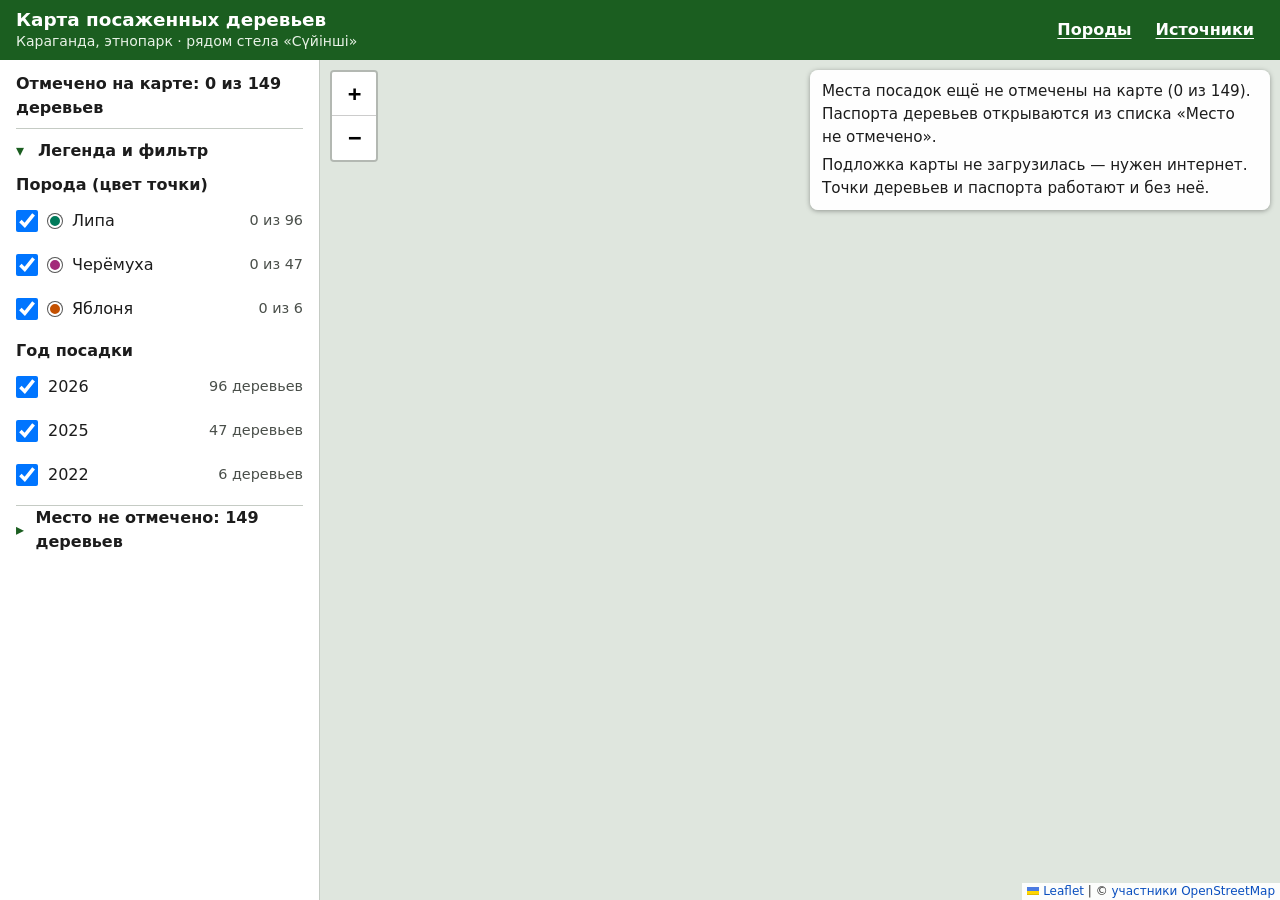
==== index.html @ 8b919c8e "EcoTreeMap: первая публикация сайта" ====
<!DOCTYPE html>
<html lang="ru">
<head>
<meta charset="UTF-8">
<meta name="viewport" content="width=device-width, initial-scale=1">
<link rel="icon" href="data:,">
<title>Карта посаженных деревьев — EcoTreeMap</title>
<link rel="stylesheet" href="assets/lib/leaflet/leaflet.css">
<link rel="stylesheet" href="assets/lib/markercluster/MarkerCluster.css">
<link rel="stylesheet" href="assets/lib/markercluster/MarkerCluster.Default.css">
<link rel="stylesheet" href="assets/css/site.css">
</head>
<body class="page-map">
<header class="site-header">
  <div>
    <h1>Карта посаженных деревьев</h1>
    <p class="sub">Караганда, этнопарк · рядом стела «Сүйінші»</p>
  </div>
  <nav aria-label="Разделы сайта">
    <a href="pages/species.html">Породы</a>
    <a href="pages/credits.html">Источники</a>
  </nav>
</header>
<div id="fatal" class="fatal" role="alert" hidden></div>
<div class="map-layout">
  <aside class="panel" id="panel" aria-label="Легенда, фильтр и список деревьев">
    <p class="summary-line" id="summary" aria-live="polite"></p>
    <details id="filters" open>
      <summary>Легенда и фильтр</summary>
      <form id="filter-form" onsubmit="return false">
        <fieldset id="species-filter"><legend>Порода (цвет точки)</legend></fieldset>
        <fieldset id="year-filter"><legend>Год посадки</legend></fieldset>
      </form>
    </details>
    <details id="unplaced">
      <summary id="unplaced-summary">Место не отмечено</summary>
      <div id="unplaced-list"></div>
    </details>
  </aside>
  <main class="map-wrap">
    <div id="map" role="region" aria-label="Карта деревьев"></div>
    <div id="map-notice" class="map-notice" role="status" hidden></div>
  </main>
</div>
<noscript><p class="fatal">Для карты нужен JavaScript. Включите его в браузере.</p></noscript>

<script src="assets/js/config.js"></script>
<script src="data/species.js"></script>
<script src="data/trees.js"></script>
<script src="assets/lib/leaflet/leaflet.js"></script>
<script src="assets/lib/markercluster/leaflet.markercluster.js"></script>
<script src="assets/js/common.js"></script>
<script src="assets/js/map.js"></script>
<script>
  // Страховка: если скрипты сайта не загрузились (сайт опубликован не полностью), показать причину.
  window.addEventListener('load', function () {
    if (window.ECO_PAGE_DONE) return;
    var box = document.getElementById('fatal');
    box.textContent = 'Не удалось загрузить файлы сайта (папки assets/ и data/). Проверьте, что сайт опубликован полностью (со всеми папками), и обновите страницу.';
    box.hidden = false;
  });
</script>
</body>
</html>
---- assets/lib/leaflet/leaflet.css ----
/* required styles */

.leaflet-pane,
.leaflet-tile,
.leaflet-marker-icon,
.leaflet-marker-shadow,
.leaflet-tile-container,
.leaflet-pane > svg,
.leaflet-pane > canvas,
.leaflet-zoom-box,
.leaflet-image-layer,
.leaflet-layer {
	position: absolute;
	left: 0;
	top: 0;
	}
.leaflet-container {
	overflow: hidden;
	}
.leaflet-tile,
.leaflet-marker-icon,
.leaflet-marker-shadow {
	-webkit-user-select: none;
	   -moz-user-select: none;
	        user-select: none;
	  -webkit-user-drag: none;
	}
/* Prevents IE11 from highlighting tiles in blue */
.leaflet-tile::selection {
	background: transparent;
}
/* Safari renders non-retina tile on retina better with this, but Chrome is worse */
.leaflet-safari .leaflet-tile {
	image-rendering: -webkit-optimize-contrast;
	}
/* hack that prevents hw layers "stretching" when loading new tiles */
.leaflet-safari .leaflet-tile-container {
	width: 1600px;
	height: 1600px;
	-webkit-transform-origin: 0 0;
	}
.leaflet-marker-icon,
.leaflet-marker-shadow {
	display: block;
	}
/* .leaflet-container svg: reset svg max-width decleration shipped in Joomla! (joomla.org) 3.x */
/* .leaflet-container img: map is broken in FF if you have max-width: 100% on tiles */
.leaflet-container .leaflet-overlay-pane svg {
	max-width: none !important;
	max-height: none !important;
	}
.leaflet-container .leaflet-marker-pane img,
.leaflet-container .leaflet-shadow-pane img,
.leaflet-container .leaflet-tile-pane img,
.leaflet-container img.leaflet-image-layer,
.leaflet-container .leaflet-tile {
	max-width: none !important;
	max-height: none !important;
	width: auto;
	padding: 0;
	}

.leaflet-container img.leaflet-tile {
	/* See: https://bugs.chromium.org/p/chromium/issues/detail?id=600120 */
	mix-blend-mode: plus-lighter;
}

.leaflet-container.leaflet-touch-zoom {
	-ms-touch-action: pan-x pan-y;
	touch-action: pan-x pan-y;
	}
.leaflet-container.leaflet-touch-drag {
	-ms-touch-action: pinch-zoom;
	/* Fallback for FF which doesn't support pinch-zoom */
	touch-action: none;
	touch-action: pinch-zoom;
}
.leaflet-container.leaflet-touch-drag.leaflet-touch-zoom {
	-ms-touch-action: none;
	touch-action: none;
}
.leaflet-container {
	-webkit-tap-highlight-color: transparent;
}
.leaflet-container a {
	-webkit-tap-highlight-color: rgba(51, 181, 229, 0.4);
}
.leaflet-tile {
	filter: inherit;
	visibility: hidden;
	}
.leaflet-tile-loaded {
	visibility: inherit;
	}
.leaflet-zoom-box {
	width: 0;
	height: 0;
	-moz-box-sizing: border-box;
	     box-sizing: border-box;
	z-index: 800;
	}
/* workaround for https://bugzilla.mozilla.org/show_bug.cgi?id=888319 */
.leaflet-overlay-pane svg {
	-moz-user-select: none;
	}

.leaflet-pane         { z-index: 400; }

.leaflet-tile-pane    { z-index: 200; }
.leaflet-overlay-pane { z-index: 400; }
.leaflet-shadow-pane  { z-index: 500; }
.leaflet-marker-pane  { z-index: 600; }
.leaflet-tooltip-pane   { z-index: 650; }
.leaflet-popup-pane   { z-index: 700; }

.leaflet-map-pane canvas { z-index: 100; }
.leaflet-map-pane svg    { z-index: 200; }

.leaflet-vml-shape {
	width: 1px;
	height: 1px;
	}
.lvml {
	behavior: url(#default#VML);
	display: inline-block;
	position: absolute;
	}


/* control positioning */

.leaflet-control {
	position: relative;
	z-index: 800;
	pointer-events: visiblePainted; /* IE 9-10 doesn't have auto */
	pointer-events: auto;
	}
.leaflet-top,
.leaflet-bottom {
	position: absolute;
	z-index: 1000;
	pointer-events: none;
	}
.leaflet-top {
	top: 0;
	}
.leaflet-right {
	right: 0;
	}
.leaflet-bottom {
	bottom: 0;
	}
.leaflet-left {
	left: 0;
	}
.leaflet-control {
	float: left;
	clear: both;
	}
.leaflet-right .leaflet-control {
	float: right;
	}
.leaflet-top .leaflet-control {
	margin-top: 10px;
	}
.leaflet-bottom .leaflet-control {
	margin-bottom: 10px;
	}
.leaflet-left .leaflet-control {
	margin-left: 10px;
	}
.leaflet-right .leaflet-control {
	margin-right: 10px;
	}


/* zoom and fade animations */

.leaflet-fade-anim .leaflet-popup {
	opacity: 0;
	-webkit-transition: opacity 0.2s linear;
	   -moz-transition: opacity 0.2s linear;
	        transition: opacity 0.2s linear;
	}
.leaflet-fade-anim .leaflet-map-pane .leaflet-popup {
	opacity: 1;
	}
.leaflet-zoom-animated {
	-webkit-transform-origin: 0 0;
	    -ms-transform-origin: 0 0;
	        transform-origin: 0 0;
	}
svg.leaflet-zoom-animated {
	will-change: transform;
}

.leaflet-zoom-anim .leaflet-zoom-animated {
	-webkit-transition: -webkit-transform 0.25s cubic-bezier(0,0,0.25,1);
	   -moz-transition:    -moz-transform 0.25s cubic-bezier(0,0,0.25,1);
	        transition:         transform 0.25s cubic-bezier(0,0,0.25,1);
	}
.leaflet-zoom-anim .leaflet-tile,
.leaflet-pan-anim .leaflet-tile {
	-webkit-transition: none;
	   -moz-transition: none;
	        transition: none;
	}

.leaflet-zoom-anim .leaflet-zoom-hide {
	visibility: hidden;
	}


/* cursors */

.leaflet-interactive {
	cursor: pointer;
	}
.leaflet-grab {
	cursor: -webkit-grab;
	cursor:    -moz-grab;
	cursor:         grab;
	}
.leaflet-crosshair,
.leaflet-crosshair .leaflet-interactive {
	cursor: crosshair;
	}
.leaflet-popup-pane,
.leaflet-control {
	cursor: auto;
	}
.leaflet-dragging .leaflet-grab,
.leaflet-dragging .leaflet-grab .leaflet-interactive,
.leaflet-dragging .leaflet-marker-draggable {
	cursor: move;
	cursor: -webkit-grabbing;
	cursor:    -moz-grabbing;
	cursor:         grabbing;
	}

/* marker & overlays interactivity */
.leaflet-marker-icon,
.leaflet-marker-shadow,
.leaflet-image-layer,
.leaflet-pane > svg path,
.leaflet-tile-container {
	pointer-events: none;
	}

.leaflet-marker-icon.leaflet-interactive,
.leaflet-image-layer.leaflet-interactive,
.leaflet-pane > svg path.leaflet-interactive,
svg.leaflet-image-layer.leaflet-interactive path {
	pointer-events: visiblePainted; /* IE 9-10 doesn't have auto */
	pointer-events: auto;
	}

/* visual tweaks */

.leaflet-container {
	background: #ddd;
	outline-offset: 1px;
	}
.leaflet-container a {
	color: #0078A8;
	}
.leaflet-zoom-box {
	border: 2px dotted #38f;
	background: rgba(255,255,255,0.5);
	}


/* general typography */
.leaflet-container {
	font-family: "Helvetica Neue", Arial, Helvetica, sans-serif;
	font-size: 12px;
	font-size: 0.75rem;
	line-height: 1.5;
	}


/* general toolbar styles */

.leaflet-bar {
	box-shadow: 0 1px 5px rgba(0,0,0,0.65);
	border-radius: 4px;
	}
.leaflet-bar a {
	background-color: #fff;
	border-bottom: 1px solid #ccc;
	width: 26px;
	height: 26px;
	line-height: 26px;
	display: block;
	text-align: center;
	text-decoration: none;
	color: black;
	}
.leaflet-bar a,
.leaflet-control-layers-toggle {
	background-position: 50% 50%;
	background-repeat: no-repeat;
	display: block;
	}
.leaflet-bar a:hover,
.leaflet-bar a:focus {
	background-color: #f4f4f4;
	}
.leaflet-bar a:first-child {
	border-top-left-radius: 4px;
	border-top-right-radius: 4px;
	}
.leaflet-bar a:last-child {
	border-bottom-left-radius: 4px;
	border-bottom-right-radius: 4px;
	border-bottom: none;
	}
.leaflet-bar a.leaflet-disabled {
	cursor: default;
	background-color: #f4f4f4;
	color: #bbb;
	}

.leaflet-touch .leaflet-bar a {
	width: 30px;
	height: 30px;
	line-height: 30px;
	}
.leaflet-touch .leaflet-bar a:first-child {
	border-top-left-radius: 2px;
	border-top-right-radius: 2px;
	}
.leaflet-touch .leaflet-bar a:last-child {
	border-bottom-left-radius: 2px;
	border-bottom-right-radius: 2px;
	}

/* zoom control */

.leaflet-control-zoom-in,
.leaflet-control-zoom-out {
	font: bold 18px 'Lucida Console', Monaco, monospace;
	text-indent: 1px;
	}

.leaflet-touch .leaflet-control-zoom-in, .leaflet-touch .leaflet-control-zoom-out  {
	font-size: 22px;
	}


/* layers control */

.leaflet-control-layers {
	box-shadow: 0 1px 5px rgba(0,0,0,0.4);
	background: #fff;
	border-radius: 5px;
	}
.leaflet-control-layers-toggle {
	background-image: url(images/layers.png);
	width: 36px;
	height: 36px;
	}
.leaflet-retina .leaflet-control-layers-toggle {
	background-image: url(images/layers-2x.png);
	background-size: 26px 26px;
	}
.leaflet-touch .leaflet-control-layers-toggle {
	width: 44px;
	height: 44px;
	}
.leaflet-control-layers .leaflet-control-layers-list,
.leaflet-control-layers-expanded .leaflet-control-layers-toggle {
	display: none;
	}
.leaflet-control-layers-expanded .leaflet-control-layers-list {
	display: block;
	position: relative;
	}
.leaflet-control-layers-expanded {
	padding: 6px 10px 6px 6px;
	color: #333;
	background: #fff;
	}
.leaflet-control-layers-scrollbar {
	overflow-y: scroll;
	overflow-x: hidden;
	padding-right: 5px;
	}
.leaflet-control-layers-selector {
	margin-top: 2px;
	position: relative;
	top: 1px;
	}
.leaflet-control-layers label {
	display: block;
	font-size: 13px;
	font-size: 1.08333em;
	}
.leaflet-control-layers-separator {
	height: 0;
	border-top: 1px solid #ddd;
	margin: 5px -10px 5px -6px;
	}

/* Default icon URLs */
.leaflet-default-icon-path { /* used only in path-guessing heuristic, see L.Icon.Default */
	background-image: url(images/marker-icon.png);
	}


/* attribution and scale controls */

.leaflet-container .leaflet-control-attribution {
	background: #fff;
	background: rgba(255, 255, 255, 0.8);
	margin: 0;
	}
.leaflet-control-attribution,
.leaflet-control-scale-line {
	padding: 0 5px;
	color: #333;
	line-height: 1.4;
	}
.leaflet-control-attribution a {
	text-decoration: none;
	}
.leaflet-control-attribution a:hover,
.leaflet-control-attribution a:focus {
	text-decoration: underline;
	}
.leaflet-attribution-flag {
	display: inline !important;
	vertical-align: baseline !important;
	width: 1em;
	height: 0.6669em;
	}
.leaflet-left .leaflet-control-scale {
	margin-left: 5px;
	}
.leaflet-bottom .leaflet-control-scale {
	margin-bottom: 5px;
	}
.leaflet-control-scale-line {
	border: 2px solid #777;
	border-top: none;
	line-height: 1.1;
	padding: 2px 5px 1px;
	white-space: nowrap;
	-moz-box-sizing: border-box;
	     box-sizing: border-box;
	background: rgba(255, 255, 255, 0.8);
	text-shadow: 1px 1px #fff;
	}
.leaflet-control-scale-line:not(:first-child) {
	border-top: 2px solid #777;
	border-bottom: none;
	margin-top: -2px;
	}
.leaflet-control-scale-line:not(:first-child):not(:last-child) {
	border-bottom: 2px solid #777;
	}

.leaflet-touch .leaflet-control-attribution,
.leaflet-touch .leaflet-control-layers,
.leaflet-touch .leaflet-bar {
	box-shadow: none;
	}
.leaflet-touch .leaflet-control-layers,
.leaflet-touch .leaflet-bar {
	border: 2px solid rgba(0,0,0,0.2);
	background-clip: padding-box;
	}


/* popup */

.leaflet-popup {
	position: absolute;
	text-align: center;
	margin-bottom: 20px;
	}
.leaflet-popup-content-wrapper {
	padding: 1px;
	text-align: left;
	border-radius: 12px;
	}
.leaflet-popup-content {
	margin: 13px 24px 13px 20px;
	line-height: 1.3;
	font-size: 13px;
	font-size: 1.08333em;
	min-height: 1px;
	}
.leaflet-popup-content p {
	margin: 17px 0;
	margin: 1.3em 0;
	}
.leaflet-popup-tip-container {
	width: 40px;
	height: 20px;
	position: absolute;
	left: 50%;
	margin-top: -1px;
	margin-left: -20px;
	overflow: hidden;
	pointer-events: none;
	}
.leaflet-popup-tip {
	width: 17px;
	height: 17px;
	padding: 1px;

	margin: -10px auto 0;
	pointer-events: auto;

	-webkit-transform: rotate(45deg);
	   -moz-transform: rotate(45deg);
	    -ms-transform: rotate(45deg);
	        transform: rotate(45deg);
	}
.leaflet-popup-content-wrapper,
.leaflet-popup-tip {
	background: white;
	color: #333;
	box-shadow: 0 3px 14px rgba(0,0,0,0.4);
	}
.leaflet-container a.leaflet-popup-close-button {
	position: absolute;
	top: 0;
	right: 0;
	border: none;
	text-align: center;
	width: 24px;
	height: 24px;
	font: 16px/24px Tahoma, Verdana, sans-serif;
	color: #757575;
	text-decoration: none;
	background: transparent;
	}
.leaflet-container a.leaflet-popup-close-button:hover,
.leaflet-container a.leaflet-popup-close-button:focus {
	color: #585858;
	}
.leaflet-popup-scrolled {
	overflow: auto;
	}

.leaflet-oldie .leaflet-popup-content-wrapper {
	-ms-zoom: 1;
	}
.leaflet-oldie .leaflet-popup-tip {
	width: 24px;
	margin: 0 auto;

	-ms-filter: "progid:DXImageTransform.Microsoft.Matrix(M11=0.70710678, M12=0.70710678, M21=-0.70710678, M22=0.70710678)";
	filter: progid:DXImageTransform.Microsoft.Matrix(M11=0.70710678, M12=0.70710678, M21=-0.70710678, M22=0.70710678);
	}

.leaflet-oldie .leaflet-control-zoom,
.leaflet-oldie .leaflet-control-layers,
.leaflet-oldie .leaflet-popup-content-wrapper,
.leaflet-oldie .leaflet-popup-tip {
	border: 1px solid #999;
	}


/* div icon */

.leaflet-div-icon {
	background: #fff;
	border: 1px solid #666;
	}


/* Tooltip */
/* Base styles for the element that has a tooltip */
.leaflet-tooltip {
	position: absolute;
	padding: 6px;
	background-color: #fff;
	border: 1px solid #fff;
	border-radius: 3px;
	color: #222;
	white-space: nowrap;
	-webkit-user-select: none;
	-moz-user-select: none;
	-ms-user-select: none;
	user-select: none;
	pointer-events: none;
	box-shadow: 0 1px 3px rgba(0,0,0,0.4);
	}
.leaflet-tooltip.leaflet-interactive {
	cursor: pointer;
	pointer-events: auto;
	}
.leaflet-tooltip-top:before,
.leaflet-tooltip-bottom:before,
.leaflet-tooltip-left:before,
.leaflet-tooltip-right:before {
	position: absolute;
	pointer-events: none;
	border: 6px solid transparent;
	background: transparent;
	content: "";
	}

/* Directions */

.leaflet-tooltip-bottom {
	margin-top: 6px;
}
.leaflet-tooltip-top {
	margin-top: -6px;
}
.leaflet-tooltip-bottom:before,
.leaflet-tooltip-top:before {
	left: 50%;
	margin-left: -6px;
	}
.leaflet-tooltip-top:before {
	bottom: 0;
	margin-bottom: -12px;
	border-top-color: #fff;
	}
.leaflet-tooltip-bottom:before {
	top: 0;
	margin-top: -12px;
	margin-left: -6px;
	border-bottom-color: #fff;
	}
.leaflet-tooltip-left {
	margin-left: -6px;
}
.leaflet-tooltip-right {
	margin-left: 6px;
}
.leaflet-tooltip-left:before,
.leaflet-tooltip-right:before {
	top: 50%;
	margin-top: -6px;
	}
.leaflet-tooltip-left:before {
	right: 0;
	margin-right: -12px;
	border-left-color: #fff;
	}
.leaflet-tooltip-right:before {
	left: 0;
	margin-left: -12px;
	border-right-color: #fff;
	}

/* Printing */

@media print {
	/* Prevent printers from removing background-images of controls. */
	.leaflet-control {
		-webkit-print-color-adjust: exact;
		print-color-adjust: exact;
		}
	}
---- assets/lib/markercluster/MarkerCluster.css ----
.leaflet-cluster-anim .leaflet-marker-icon, .leaflet-cluster-anim .leaflet-marker-shadow {
	-webkit-transition: -webkit-transform 0.3s ease-out, opacity 0.3s ease-in;
	-moz-transition: -moz-transform 0.3s ease-out, opacity 0.3s ease-in;
	-o-transition: -o-transform 0.3s ease-out, opacity 0.3s ease-in;
	transition: transform 0.3s ease-out, opacity 0.3s ease-in;
}

.leaflet-cluster-spider-leg {
	/* stroke-dashoffset (duration and function) should match with leaflet-marker-icon transform in order to track it exactly */
	-webkit-transition: -webkit-stroke-dashoffset 0.3s ease-out, -webkit-stroke-opacity 0.3s ease-in;
	-moz-transition: -moz-stroke-dashoffset 0.3s ease-out, -moz-stroke-opacity 0.3s ease-in;
	-o-transition: -o-stroke-dashoffset 0.3s ease-out, -o-stroke-opacity 0.3s ease-in;
	transition: stroke-dashoffset 0.3s ease-out, stroke-opacity 0.3s ease-in;
}
---- assets/lib/markercluster/MarkerCluster.Default.css ----
.marker-cluster-small {
	background-color: rgba(181, 226, 140, 0.6);
	}
.marker-cluster-small div {
	background-color: rgba(110, 204, 57, 0.6);
	}

.marker-cluster-medium {
	background-color: rgba(241, 211, 87, 0.6);
	}
.marker-cluster-medium div {
	background-color: rgba(240, 194, 12, 0.6);
	}

.marker-cluster-large {
	background-color: rgba(253, 156, 115, 0.6);
	}
.marker-cluster-large div {
	background-color: rgba(241, 128, 23, 0.6);
	}

	/* IE 6-8 fallback colors */
.leaflet-oldie .marker-cluster-small {
	background-color: rgb(181, 226, 140);
	}
.leaflet-oldie .marker-cluster-small div {
	background-color: rgb(110, 204, 57);
	}

.leaflet-oldie .marker-cluster-medium {
	background-color: rgb(241, 211, 87);
	}
.leaflet-oldie .marker-cluster-medium div {
	background-color: rgb(240, 194, 12);
	}

.leaflet-oldie .marker-cluster-large {
	background-color: rgb(253, 156, 115);
	}
.leaflet-oldie .marker-cluster-large div {
	background-color: rgb(241, 128, 23);
}

.marker-cluster {
	background-clip: padding-box;
	border-radius: 20px;
	}
.marker-cluster div {
	width: 30px;
	height: 30px;
	margin-left: 5px;
	margin-top: 5px;

	text-align: center;
	border-radius: 15px;
	font: 12px "Helvetica Neue", Arial, Helvetica, sans-serif;
	}
.marker-cluster span {
	line-height: 30px;
	}
---- assets/css/site.css ----
/* EcoTreeMap — общие стили. Контраст текста ≥ 4.5:1, интерактивные элементы ≥ 44px. */
*,
*::before,
*::after {
  box-sizing: border-box;
}

:root {
  --green-dark: #1b5e20;
  --green-bg: #eef5ec;
  --text: #1c1c1c;
  --muted: #4a4f4a;
  --link: #0b57d0;
  --border: #c5cbc4;
  --card: #ffffff;
  --page: #f4f7f3;
  --danger: #a1261b;
  --focus: #ffbf47;
}

[hidden] {
  display: none !important;
}

html {
  -webkit-text-size-adjust: 100%;
}

body {
  margin: 0;
  font-family: system-ui, -apple-system, 'Segoe UI', Roboto, Arial, sans-serif;
  font-size: 16px;
  line-height: 1.5;
  color: var(--text);
  background: var(--page);
  overflow-wrap: anywhere;
}

a {
  color: var(--link);
}

a:focus-visible,
button:focus-visible,
input:focus-visible,
select:focus-visible,
textarea:focus-visible,
summary:focus-visible {
  outline: 3px solid var(--focus);
  outline-offset: 2px;
}

h1,
h2,
h3 {
  line-height: 1.25;
}

.visually-hidden {
  position: absolute !important;
  width: 1px;
  height: 1px;
  overflow: hidden;
  clip: rect(0 0 0 0);
  white-space: nowrap;
}

/* ---------- шапка ---------- */
.site-header {
  display: flex;
  flex-wrap: wrap;
  align-items: center;
  justify-content: space-between;
  gap: 4px 16px;
  padding: 8px 16px;
  background: var(--green-dark);
  color: #fff;
}
.site-header h1 {
  margin: 0;
  font-size: 1.15rem;
}
.site-header .sub {
  margin: 0;
  font-size: 0.875rem;
  color: #e8f2e6;
}
.site-header nav {
  display: flex;
  flex-wrap: wrap;
  gap: 0 4px;
}
.site-header nav a {
  display: inline-flex;
  align-items: center;
  min-height: 44px;
  padding: 0 10px;
  color: #fff;
  font-weight: 600;
  text-underline-offset: 3px;
}

/* ---------- кнопки и формы ---------- */
.btn {
  display: inline-flex;
  align-items: center;
  justify-content: center;
  min-height: 44px;
  min-width: 44px;
  padding: 8px 16px;
  border: 2px solid transparent;
  border-radius: 10px;
  font: inherit;
  font-weight: 600;
  text-decoration: none;
  cursor: pointer;
  background: #e3e8e2;
  color: var(--text);
}
.btn--primary {
  background: var(--green-dark);
  color: #fff;
}
.btn--water {
  background: #0d47a1;
  color: #fff;
}
.btn--danger {
  background: var(--danger);
  color: #fff;
}
.btn--outline {
  background: #fff;
  border-color: var(--green-dark);
  color: var(--green-dark);
}
.btn--block {
  width: 100%;
}
.btn:disabled {
  background: #d7dbd6;
  color: #4a4f4a;
  cursor: not-allowed;
}

label {
  display: block;
  font-weight: 600;
  margin: 12px 0 4px;
}
select,
textarea,
input[type='number'],
input[type='text'] {
  width: 100%;
  min-height: 44px;
  padding: 8px 10px;
  border: 1px solid #767c75;
  border-radius: 8px;
  font: inherit;
  color: var(--text);
  background: #fff;
}
textarea {
  resize: vertical;
}

.check {
  display: flex;
  align-items: center;
  gap: 10px;
  min-height: 44px;
  margin: 0;
  font-weight: 400;
  cursor: pointer;
}
.check input {
  width: 22px;
  height: 22px;
  margin: 0;
  flex: none;
}

fieldset {
  border: 0;
  margin: 0 0 8px;
  padding: 0;
  min-width: 0;
}
legend {
  font-weight: 700;
  padding: 0;
  margin: 8px 0 2px;
}

.dot {
  display: inline-block;
  width: 14px;
  height: 14px;
  border-radius: 50%;
  border: 2px solid #fff;
  box-shadow: 0 0 0 1px #555;
  flex: none;
}

.chip {
  display: inline-block;
  padding: 2px 12px;
  border-radius: 999px;
  color: #fff;
  font-weight: 600;
  font-size: 0.9rem;
}

.muted {
  color: var(--muted);
}

/* ---------- сообщения ---------- */
.fatal {
  margin: 16px;
  padding: 16px;
  border-left: 6px solid var(--danger);
  background: #fff;
  border-radius: 8px;
  box-shadow: 0 1px 4px rgba(0, 0, 0, 0.15);
}
.fatal h2 {
  margin-top: 0;
  font-size: 1.15rem;
}
.fatal__links {
  display: flex;
  flex-wrap: wrap;
  gap: 8px;
}
.note {
  padding: 10px 12px;
  border-radius: 8px;
  background: #fff6d6;
  border-left: 4px solid #8a6100;
}
.result {
  margin-top: 10px;
  padding: 10px 12px;
  border-radius: 8px;
  background: var(--green-bg);
}
.result--demo {
  background: #fff6d6;
}

/* ---------- страница карты ---------- */
.page-map {
  height: 100vh;
  height: 100dvh;
  overflow: hidden;
  display: flex;
  flex-direction: column;
}
.map-layout {
  flex: 1 1 auto;
  min-height: 0;
  display: flex;
  flex-direction: row;
}
.panel {
  flex: 0 0 320px;
  overflow-y: auto;
  padding: 8px 16px 16px;
  background: #fff;
  border-right: 1px solid var(--border);
}
.panel details {
  border-top: 1px solid var(--border);
}
.panel summary {
  display: flex;
  align-items: center;
  gap: 6px;
  min-height: 44px;
  font-weight: 700;
  cursor: pointer;
  list-style: none;
}
.panel summary::-webkit-details-marker {
  display: none;
}
.panel summary::before {
  content: '▸';
  display: inline-block;
  width: 1em;
  color: var(--green-dark);
}
.panel details[open] > summary::before {
  content: '▾';
}
.summary-line {
  margin: 4px 0 8px;
  font-weight: 700;
}
.legend-count {
  margin-left: auto;
  color: var(--muted);
  font-size: 0.9rem;
}
.unplaced-group h3 {
  font-size: 1rem;
  margin: 8px 0 4px;
}
.id-list {
  display: flex;
  flex-wrap: wrap;
  gap: 4px;
  list-style: none;
  margin: 0;
  padding: 0;
}
.id-list a {
  display: inline-flex;
  align-items: center;
  justify-content: center;
  min-width: 64px;
  min-height: 44px;
  padding: 0 6px;
  border: 1px solid var(--border);
  border-radius: 8px;
  text-decoration: none;
  font-variant-numeric: tabular-nums;
}
.map-wrap {
  position: relative;
  flex: 1 1 auto;
  min-width: 0;
  min-height: 0;
}
#map {
  position: absolute;
  inset: 0;
  background: #dfe6de;
}
.map-notice {
  position: absolute;
  z-index: 1000;
  top: 10px;
  left: 60px;
  right: 10px;
  max-width: 460px;
  margin-left: auto;
  padding: 10px 12px;
  border-radius: 8px;
  background: rgba(255, 255, 255, 0.96);
  box-shadow: 0 1px 5px rgba(0, 0, 0, 0.35);
  font-size: 0.95rem;
}
.map-notice p {
  margin: 0;
}
.map-notice p + p {
  margin-top: 6px;
}
.popup h3 {
  margin: 0 0 4px;
  font-size: 1rem;
}
.popup p {
  margin: 2px 0;
}
.popup a {
  display: inline-flex;
  align-items: center;
  min-height: 44px;
  font-weight: 600;
}

@media (max-width: 760px) {
  .map-layout {
    flex-direction: column;
  }
  .panel {
    flex: 0 0 auto;
    max-height: 45vh;
    max-height: 45dvh;
    border-right: 0;
    border-bottom: 1px solid var(--border);
    padding: 0 16px 4px;
  }
  .panel .summary-line {
    margin: 6px 0;
  }
  .site-header {
    padding: 4px 12px;
  }
  .site-header h1 {
    font-size: 1.05rem;
  }
  .site-header nav a {
    padding: 0 8px;
  }
}

/* Кнопки масштаба Leaflet — не меньше 44px для пальца и проектора */
.leaflet-bar a,
.leaflet-touch .leaflet-bar a {
  width: 44px;
  height: 44px;
  line-height: 44px;
  font-size: 22px;
}
.leaflet-container {
  font: inherit;
}
.leaflet-container .leaflet-control-attribution {
  font-size: 12px;
  background: rgba(255, 255, 255, 0.92);
}
.leaflet-container .leaflet-control-attribution a {
  color: #0a4fbf;
}

/* ---------- обычные страницы ---------- */
.page {
  max-width: 720px;
  margin: 0 auto;
  padding: 12px 16px 32px;
}
.card {
  background: var(--card);
  border-radius: 12px;
  padding: 16px;
  margin: 0 0 14px;
  box-shadow: 0 1px 6px rgba(0, 0, 0, 0.1);
}
.card h1 {
  margin: 0 0 4px;
  font-size: 1.4rem;
}
.card h2 {
  margin: 0 0 8px;
  font-size: 1.15rem;
}
.facts {
  display: grid;
  grid-template-columns: minmax(0, 11em) minmax(0, 1fr);
  gap: 6px 12px;
  margin: 12px 0 0;
}
.facts dt {
  color: var(--muted);
}
.facts dd {
  margin: 0;
  font-weight: 600;
}
@media (max-width: 420px) {
  .facts {
    grid-template-columns: minmax(0, 1fr);
    gap: 0;
  }
  .facts dd {
    margin-bottom: 8px;
  }
}
.photo-placeholder {
  display: flex;
  align-items: center;
  justify-content: center;
  min-height: 120px;
  border: 2px dashed var(--border);
  border-radius: 10px;
  color: var(--muted);
  text-align: center;
  padding: 12px;
}
.photo img {
  display: block;
  width: 100%;
  max-height: 320px;
  object-fit: cover;
  border-radius: 10px;
}
.photo figcaption {
  font-size: 0.85rem;
  color: var(--muted);
  margin-top: 4px;
}
.qr img {
  display: block;
  width: 200px;
  height: 200px;
  margin: 0 auto 8px;
  image-rendering: pixelated;
}
.back-links {
  display: flex;
  flex-wrap: wrap;
  gap: 8px;
}
.credits-list {
  padding-left: 1.2em;
}
.credits-list li {
  margin-bottom: 8px;
}

/* ---------- редактор ---------- */
.page-editor .panel {
  flex-basis: 360px;
}
.editor-hint {
  margin: 8px 0;
  padding: 10px 12px;
  border-radius: 8px;
  background: var(--green-bg);
  font-weight: 600;
}
.editor-hint--warn {
  background: #fff6d6;
}
.btn-row {
  display: flex;
  flex-wrap: wrap;
  gap: 8px;
  margin: 8px 0;
}
.mode-switch {
  display: flex;
  gap: 8px;
}
.mode-switch .check {
  flex: 1;
  border: 1px solid var(--border);
  border-radius: 8px;
  padding: 0 10px;
}
.editor-export textarea {
  font-family: Consolas, 'Courier New', monospace;
  font-size: 0.8rem;
  min-height: 140px;
}
.edit-marker {
  width: 18px;
  height: 18px;
  border-radius: 50%;
  border: 2px solid #fff;
  box-shadow: 0 0 0 1px #333;
}
.edit-marker--selected {
  box-shadow: 0 0 0 3px #111;
}
.page-editor .leaflet-container,
.page-editor .leaflet-container.leaflet-grab {
  cursor: crosshair;
}
.row-start-marker {
  width: 22px;
  height: 22px;
  border-radius: 50%;
  border: 3px dashed #111;
  background: rgba(255, 255, 255, 0.7);
}

/* ---------- полевой режим (tools/field.html) ---------- */
.field-page fieldset .check {
  display: flex;
  margin: 6px 0;
}
.field-page input[type='date'],
.field-page input[type='file'] {
  width: 100%;
  min-height: 44px;
  box-sizing: border-box;
  font: inherit;
}
.field-map {
  height: 320px;
  border-radius: 8px;
  margin: 8px 0;
}
.field-photo-preview {
  display: block;
  max-width: 100%;
  max-height: 260px;
  margin-top: 8px;
  border-radius: 8px;
}
.field-records li {
  margin: 6px 0;
}
.field-records .btn {
  margin-left: 8px;
}
.plaque {
  text-align: center;
  border: 2px solid #1f1f1f;
  border-radius: 12px;
  padding: 16px;
  max-width: 360px;
  margin: 0 auto;
  background: #fff;
}
.plaque img {
  width: 100%;
  max-width: 300px;
  height: auto;
  image-rendering: pixelated;
}
.plaque__id {
  font-size: 2rem;
  font-weight: 700;
  margin: 8px 0 0;
}
.plaque__species {
  font-size: 1.3rem;
  margin: 4px 0;
}
.plaque__hint {
  margin: 4px 0 0;
}
.tree-observations {
  padding-left: 1.2em;
}
@media print {
  body.print-plaque > *:not(main),
  body.print-plaque main > *:not(#plaque-card),
  body.print-plaque #plaque-card > *:not(#plaque),
  body.print-plaque .no-print {
    display: none !important;
  }
  body.print-plaque .plaque {
    border-width: 3px;
    max-width: 14cm;
    page-break-inside: avoid;
  }
  body.print-plaque .plaque img {
    max-width: 12cm;
  }
}
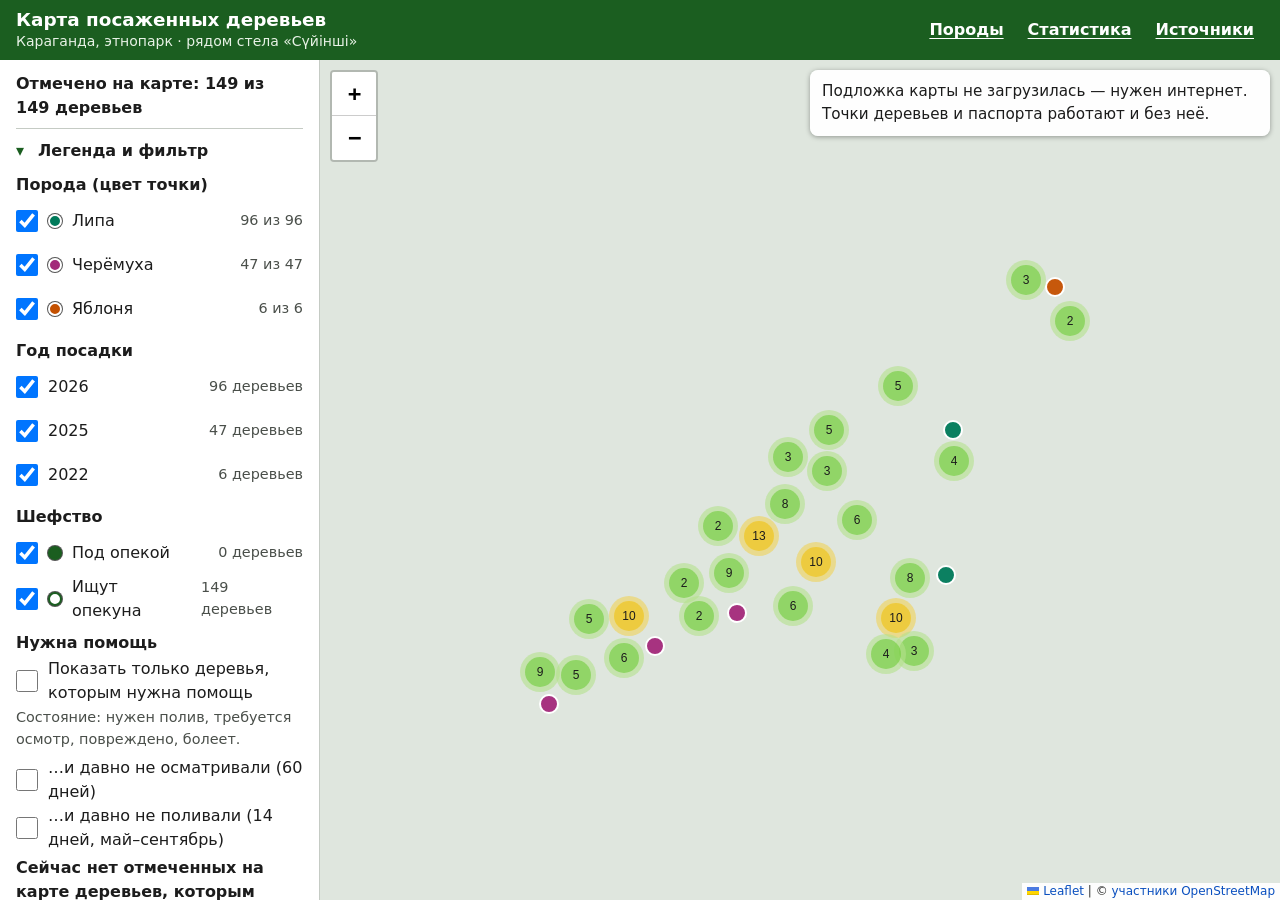
==== commit a296a7b9: "Места всех 149 деревьев отмечены на карте" ====
--- a/index.html
+++ b/index.html
@@ -18,6 +18,7 @@
   </div>
   <nav aria-label="Разделы сайта">
     <a href="pages/species.html">Породы</a>
+    <a href="pages/stats.html">Статистика</a>
     <a href="pages/credits.html">Источники</a>
   </nav>
 </header>
@@ -30,6 +31,14 @@
       <form id="filter-form" onsubmit="return false">
         <fieldset id="species-filter"><legend>Порода (цвет точки)</legend></fieldset>
         <fieldset id="year-filter"><legend>Год посадки</legend></fieldset>
+        <fieldset id="patron-filter"><legend>Шефство</legend></fieldset>
+        <fieldset id="help-filter"><legend>Нужна помощь</legend>
+          <label class="check"><input type="checkbox" id="help-only"> <span>Показать только деревья, которым нужна помощь</span></label>
+          <p class="legend-note">Состояние: нужен полив, требуется осмотр, повреждено, болеет.</p>
+          <label class="check"><input type="checkbox" id="help-stale"> <span>…и давно не осматривали (60 дней)</span></label>
+          <label class="check"><input type="checkbox" id="help-dry"> <span>…и давно не поливали (14 дней, май–сентябрь)</span></label>
+          <p class="summary-line" id="help-count" aria-live="polite"></p>
+        </fieldset>
       </form>
     </details>
     <details id="unplaced">
--- a/assets/css/site.css
+++ b/assets/css/site.css
@@ -636,3 +636,30 @@
     max-width: 12cm;
   }
 }
+
+/* ---------- v4: справочник, шефство, «нужна помощь», статистика, фото-история, поделиться ---------- */
+.species-noimg {
+  height: 72px;
+  border-radius: 8px;
+  display: flex;
+  align-items: center;
+  padding-left: 20px;
+  margin-bottom: 12px;
+}
+.species-noimg span { color: #ffffff; font-size: 2rem; font-weight: 700; }
+.species-note { margin: 8px 0; }
+.species-filter input, .species-filter select { width: 100%; max-width: 100%; }
+.legend-note { margin: 2px 0 6px; font-size: 0.9rem; color: var(--muted); }
+.dot--ring { border: 2px solid #1b5e20; box-sizing: border-box; }
+.before-after { display: grid; grid-template-columns: 1fr 1fr; gap: 12px; }
+.before-after img, .photo-strip img { width: 100%; height: auto; display: block; border-radius: 6px; }
+.photo-strip { display: grid; grid-template-columns: repeat(auto-fill, minmax(140px, 1fr)); gap: 10px; }
+.share-preview { width: 100%; max-width: 360px; height: auto; display: block; margin: 12px 0; border-radius: 8px; }
+.stats-grid { display: grid; grid-template-columns: repeat(auto-fit, minmax(140px, 1fr)); gap: 10px; margin: 0; }
+.stat { background: var(--green-bg); border-radius: 8px; padding: 10px 12px; }
+.stat b { display: block; font-size: 1.8rem; color: var(--green-dark); }
+.chart { width: 100%; max-width: 640px; height: auto; display: block; }
+.chart-legend { list-style: none; padding: 0; margin: 8px 0 0; }
+.chart-legend li { margin: 4px 0; }
+.lang-switch { margin-left: 8px; }
+@media (max-width: 420px) { .before-after { grid-template-columns: 1fr; } }
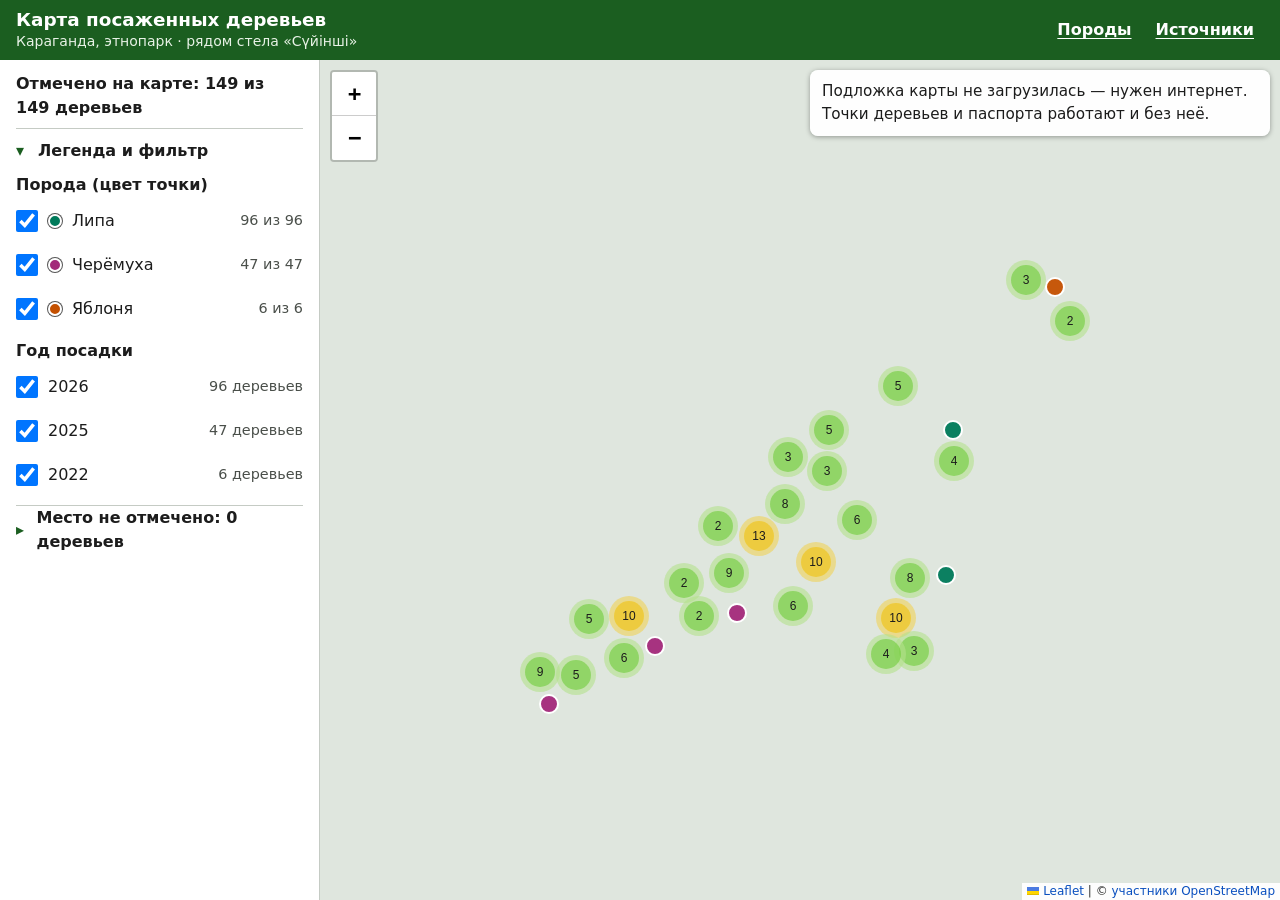
==== commit 00a9b0b9: "Откат кода к проверенной версии; координаты 149 деревьев сохранены" ====
--- a/index.html
+++ b/index.html
@@ -18,7 +18,6 @@
   </div>
   <nav aria-label="Разделы сайта">
     <a href="pages/species.html">Породы</a>
-    <a href="pages/stats.html">Статистика</a>
     <a href="pages/credits.html">Источники</a>
   </nav>
 </header>
@@ -31,14 +30,6 @@
       <form id="filter-form" onsubmit="return false">
         <fieldset id="species-filter"><legend>Порода (цвет точки)</legend></fieldset>
         <fieldset id="year-filter"><legend>Год посадки</legend></fieldset>
-        <fieldset id="patron-filter"><legend>Шефство</legend></fieldset>
-        <fieldset id="help-filter"><legend>Нужна помощь</legend>
-          <label class="check"><input type="checkbox" id="help-only"> <span>Показать только деревья, которым нужна помощь</span></label>
-          <p class="legend-note">Состояние: нужен полив, требуется осмотр, повреждено, болеет.</p>
-          <label class="check"><input type="checkbox" id="help-stale"> <span>…и давно не осматривали (60 дней)</span></label>
-          <label class="check"><input type="checkbox" id="help-dry"> <span>…и давно не поливали (14 дней, май–сентябрь)</span></label>
-          <p class="summary-line" id="help-count" aria-live="polite"></p>
-        </fieldset>
       </form>
     </details>
     <details id="unplaced">
--- a/assets/css/site.css
+++ b/assets/css/site.css
@@ -636,30 +636,3 @@
     max-width: 12cm;
   }
 }
-
-/* ---------- v4: справочник, шефство, «нужна помощь», статистика, фото-история, поделиться ---------- */
-.species-noimg {
-  height: 72px;
-  border-radius: 8px;
-  display: flex;
-  align-items: center;
-  padding-left: 20px;
-  margin-bottom: 12px;
-}
-.species-noimg span { color: #ffffff; font-size: 2rem; font-weight: 700; }
-.species-note { margin: 8px 0; }
-.species-filter input, .species-filter select { width: 100%; max-width: 100%; }
-.legend-note { margin: 2px 0 6px; font-size: 0.9rem; color: var(--muted); }
-.dot--ring { border: 2px solid #1b5e20; box-sizing: border-box; }
-.before-after { display: grid; grid-template-columns: 1fr 1fr; gap: 12px; }
-.before-after img, .photo-strip img { width: 100%; height: auto; display: block; border-radius: 6px; }
-.photo-strip { display: grid; grid-template-columns: repeat(auto-fill, minmax(140px, 1fr)); gap: 10px; }
-.share-preview { width: 100%; max-width: 360px; height: auto; display: block; margin: 12px 0; border-radius: 8px; }
-.stats-grid { display: grid; grid-template-columns: repeat(auto-fit, minmax(140px, 1fr)); gap: 10px; margin: 0; }
-.stat { background: var(--green-bg); border-radius: 8px; padding: 10px 12px; }
-.stat b { display: block; font-size: 1.8rem; color: var(--green-dark); }
-.chart { width: 100%; max-width: 640px; height: auto; display: block; }
-.chart-legend { list-style: none; padding: 0; margin: 8px 0 0; }
-.chart-legend li { margin: 4px 0; }
-.lang-switch { margin-left: 8px; }
-@media (max-width: 420px) { .before-after { grid-template-columns: 1fr; } }
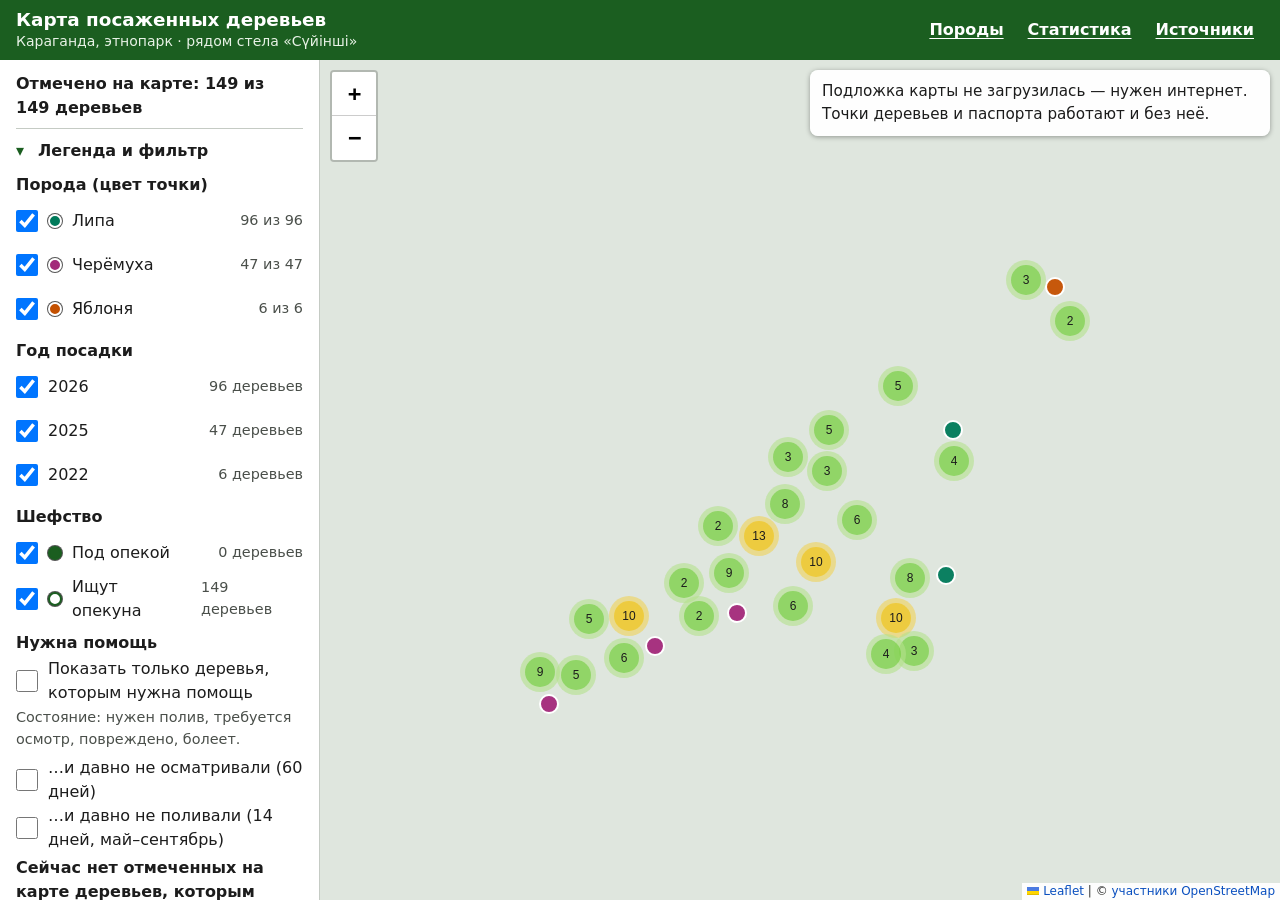
==== commit 8303e127: "Пакет функций: справочник пород, шефство, «Нужна помощь», статистика, фото-история, «Поделиться», по" ====
--- a/index.html
+++ b/index.html
@@ -5,10 +5,10 @@
 <meta name="viewport" content="width=device-width, initial-scale=1">
 <link rel="icon" href="data:,">
 <title>Карта посаженных деревьев — EcoTreeMap</title>
-<link rel="stylesheet" href="assets/lib/leaflet/leaflet.css">
-<link rel="stylesheet" href="assets/lib/markercluster/MarkerCluster.css">
-<link rel="stylesheet" href="assets/lib/markercluster/MarkerCluster.Default.css">
-<link rel="stylesheet" href="assets/css/site.css">
+<link rel="stylesheet" href="assets/lib/leaflet/leaflet.css?v=a7837102">
+<link rel="stylesheet" href="assets/lib/markercluster/MarkerCluster.css?v=614dea0a">
+<link rel="stylesheet" href="assets/lib/markercluster/MarkerCluster.Default.css?v=61258232">
+<link rel="stylesheet" href="assets/css/site.css?v=b251a9ba">
 </head>
 <body class="page-map">
 <header class="site-header">
@@ -18,6 +18,7 @@
   </div>
   <nav aria-label="Разделы сайта">
     <a href="pages/species.html">Породы</a>
+    <a href="pages/stats.html">Статистика</a>
     <a href="pages/credits.html">Источники</a>
   </nav>
 </header>
@@ -30,6 +31,14 @@
       <form id="filter-form" onsubmit="return false">
         <fieldset id="species-filter"><legend>Порода (цвет точки)</legend></fieldset>
         <fieldset id="year-filter"><legend>Год посадки</legend></fieldset>
+        <fieldset id="patron-filter"><legend>Шефство</legend></fieldset>
+        <fieldset id="help-filter"><legend>Нужна помощь</legend>
+          <label class="check"><input type="checkbox" id="help-only"> <span>Показать только деревья, которым нужна помощь</span></label>
+          <p class="legend-note">Состояние: нужен полив, требуется осмотр, повреждено, болеет.</p>
+          <label class="check"><input type="checkbox" id="help-stale"> <span>…и давно не осматривали (60 дней)</span></label>
+          <label class="check"><input type="checkbox" id="help-dry"> <span>…и давно не поливали (14 дней, май–сентябрь)</span></label>
+          <p class="summary-line" id="help-count" aria-live="polite"></p>
+        </fieldset>
       </form>
     </details>
     <details id="unplaced">
@@ -44,13 +53,13 @@
 </div>
 <noscript><p class="fatal">Для карты нужен JavaScript. Включите его в браузере.</p></noscript>
 
-<script src="assets/js/config.js"></script>
-<script src="data/species.js"></script>
-<script src="data/trees.js"></script>
-<script src="assets/lib/leaflet/leaflet.js"></script>
-<script src="assets/lib/markercluster/leaflet.markercluster.js"></script>
-<script src="assets/js/common.js"></script>
-<script src="assets/js/map.js"></script>
+<script src="assets/js/config.js?v=acde99e3"></script>
+<script src="data/species.js?v=87965e18"></script>
+<script src="data/trees.js?v=e7938355"></script>
+<script src="assets/lib/leaflet/leaflet.js?v=db49d009"></script>
+<script src="assets/lib/markercluster/leaflet.markercluster.js?v=1e4e1d22"></script>
+<script src="assets/js/common.js?v=6d6cdff5"></script>
+<script src="assets/js/map.js?v=4d415be4"></script>
 <script>
   // Страховка: если скрипты сайта не загрузились (сайт опубликован не полностью), показать причину.
   window.addEventListener('load', function () {
--- a/assets/css/site.css
+++ b/assets/css/site.css
@@ -636,3 +636,30 @@
     max-width: 12cm;
   }
 }
+
+/* ---------- v4: справочник, шефство, «нужна помощь», статистика, фото-история, поделиться ---------- */
+.species-noimg {
+  height: 72px;
+  border-radius: 8px;
+  display: flex;
+  align-items: center;
+  padding-left: 20px;
+  margin-bottom: 12px;
+}
+.species-noimg span { color: #ffffff; font-size: 2rem; font-weight: 700; }
+.species-note { margin: 8px 0; }
+.species-filter input, .species-filter select { width: 100%; max-width: 100%; min-height: 44px; box-sizing: border-box; }
+.legend-note { margin: 2px 0 6px; font-size: 0.9rem; color: var(--muted); }
+.dot--ring { border: 2px solid #1b5e20; box-sizing: border-box; }
+.before-after { display: grid; grid-template-columns: 1fr 1fr; gap: 12px; }
+.before-after img, .photo-strip img { width: 100%; height: auto; display: block; border-radius: 6px; }
+.photo-strip { display: grid; grid-template-columns: repeat(auto-fill, minmax(140px, 1fr)); gap: 10px; }
+.share-preview { width: 100%; max-width: 360px; height: auto; display: block; margin: 12px 0; border-radius: 8px; }
+.stats-grid { display: grid; grid-template-columns: repeat(auto-fit, minmax(140px, 1fr)); gap: 10px; margin: 0; }
+.stat { background: var(--green-bg); border-radius: 8px; padding: 10px 12px; }
+.stat b { display: block; font-size: 1.8rem; color: var(--green-dark); }
+.chart { width: 100%; max-width: 640px; height: auto; display: block; }
+.chart-legend { list-style: none; padding: 0; margin: 8px 0 0; }
+.chart-legend li { margin: 4px 0; }
+.lang-switch { margin-left: 8px; }
+@media (max-width: 420px) { .before-after { grid-template-columns: 1fr; } }
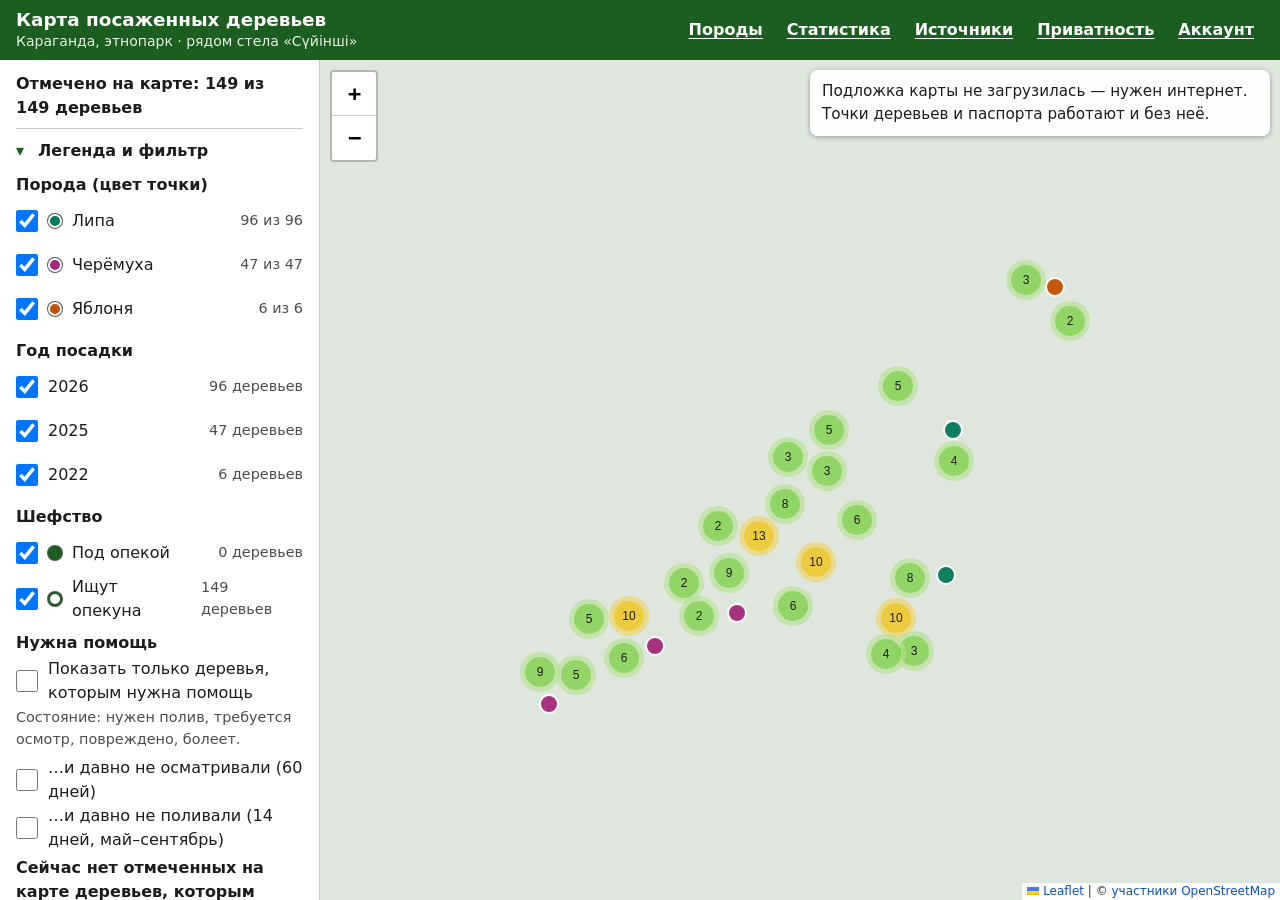
==== commit fc363ccb: "Онлайн-база Supabase: чтение с откатом на снимок, аккаунт команды, приватность, полевая отправка, мо" ====
--- a/index.html
+++ b/index.html
@@ -8,7 +8,7 @@
 <link rel="stylesheet" href="assets/lib/leaflet/leaflet.css?v=a7837102">
 <link rel="stylesheet" href="assets/lib/markercluster/MarkerCluster.css?v=614dea0a">
 <link rel="stylesheet" href="assets/lib/markercluster/MarkerCluster.Default.css?v=61258232">
-<link rel="stylesheet" href="assets/css/site.css?v=b251a9ba">
+<link rel="stylesheet" href="assets/css/site.css?v=902d00c6">
 </head>
 <body class="page-map">
 <header class="site-header">
@@ -20,6 +20,8 @@
     <a href="pages/species.html">Породы</a>
     <a href="pages/stats.html">Статистика</a>
     <a href="pages/credits.html">Источники</a>
+    <a href="pages/privacy.html">Приватность</a>
+    <a href="pages/account.html">Аккаунт</a>
   </nav>
 </header>
 <div id="fatal" class="fatal" role="alert" hidden></div>
@@ -45,6 +47,7 @@
       <summary id="unplaced-summary">Место не отмечено</summary>
       <div id="unplaced-list"></div>
     </details>
+    <p id="data-source" class="data-source" hidden></p>
   </aside>
   <main class="map-wrap">
     <div id="map" role="region" aria-label="Карта деревьев"></div>
@@ -53,21 +56,30 @@
 </div>
 <noscript><p class="fatal">Для карты нужен JavaScript. Включите его в браузере.</p></noscript>
 
-<script src="assets/js/config.js?v=acde99e3"></script>
+<script src="assets/js/config.js?v=7d3d018b"></script>
 <script src="data/species.js?v=87965e18"></script>
 <script src="data/trees.js?v=e7938355"></script>
 <script src="assets/lib/leaflet/leaflet.js?v=db49d009"></script>
 <script src="assets/lib/markercluster/leaflet.markercluster.js?v=1e4e1d22"></script>
-<script src="assets/js/common.js?v=6d6cdff5"></script>
-<script src="assets/js/map.js?v=4d415be4"></script>
+<script src="assets/lib/supabase/supabase.js?v=ee3be8de"></script>
+<script src="assets/js/common.js?v=f7eb484c"></script>
+<script src="assets/js/db.js?v=c7d80ee4"></script>
+<script src="assets/js/map.js?v=e6000bc1"></script>
 <script>
-  // Страховка: если скрипты сайта не загрузились (сайт опубликован не полностью), показать причину.
-  window.addEventListener('load', function () {
-    if (window.ECO_PAGE_DONE) return;
-    var box = document.getElementById('fatal');
-    box.textContent = 'Не удалось загрузить файлы сайта (папки assets/ и data/). Проверьте, что сайт опубликован полностью (со всеми папками), и обновите страницу.';
-    box.hidden = false;
-  });
+  (function () {
+    // Страховка: если скрипты сайта не загрузились (сайт опубликован не полностью), показать причину.
+    // Данные грузятся асинхронно (window.ECO_PAGE_PENDING): проверяем после их загрузки, а не на событии load.
+    window.addEventListener('load', function () {
+      var pending = window.ECO_PAGE_PENDING;
+      if (pending && typeof pending.then === 'function') pending.then(check, check); else check();
+    });
+    function check() {
+      if (window.ECO_PAGE_DONE) return;
+      var box = document.getElementById('fatal');
+      box.textContent = 'Не удалось загрузить файлы сайта (папки assets/ и data/). Проверьте, что сайт опубликован полностью (со всеми папками), и обновите страницу.';
+      box.hidden = false;
+    }
+  })();
 </script>
 </body>
 </html>
--- a/assets/css/site.css
+++ b/assets/css/site.css
@@ -663,3 +663,38 @@
 .chart-legend li { margin: 4px 0; }
 .lang-switch { margin-left: 8px; }
 @media (max-width: 420px) { .before-after { grid-template-columns: 1fr; } }
+
+/* строка источника данных («Данные: онлайн-база» / «Данные: снимок от …») — ненавязчиво */
+.data-source { margin: 8px 0 0; font-size: 0.85rem; color: var(--muted); }
+.data-source.page-source { max-width: 720px; margin: 0 auto; padding: 0 16px 24px; }
+
+/* ---------- аккаунт (pages/account.html) ---------- */
+input[type='email'],
+input[type='password'] {
+  width: 100%;
+  min-height: 44px;
+  padding: 8px 10px;
+  border: 1px solid #767c75;
+  border-radius: 8px;
+  font: inherit;
+  color: var(--text);
+  background: #fff;
+}
+.acc-actions { margin: 14px 0 0; }
+.acc-msg { margin: 0 0 14px; padding: 10px 12px; border-radius: 8px; background: var(--green-bg); border-left: 4px solid var(--green-dark); }
+.acc-msg--error { background: #fdecea; border-left-color: var(--danger); }
+.acc-msg--warn { background: #fff6d6; border-left-color: #8a6100; }
+.check.consent { align-items: flex-start; margin-top: 12px; }
+.check.consent input { margin-top: 2px; }
+.facts code, .card code { font-family: Consolas, "Courier New", monospace; font-size: 1.05em; letter-spacing: 0.05em; }
+
+/* ---------- модерация (pages/moderate.html) ---------- */
+.mod-list { list-style: none; margin: 0; padding: 0; }
+.mod-item { border-top: 1px solid #d9ddd8; padding: 12px 0; }
+.mod-item:first-child { border-top: 0; }
+.mod-item h3 { margin: 0 0 6px; font-size: 1.05em; word-break: break-word; }
+.mod-item p { margin: 4px 0; word-break: break-word; }
+.mod-item .acc-actions { display: flex; flex-wrap: wrap; gap: 8px; align-items: center; margin-top: 8px; }
+.mod-item input[type='text'] { width: auto; max-width: 12em; }
+.mod-thumb { display: block; max-width: 100%; max-height: 320px; border-radius: 8px; background: #eef1ed; }
+.mod-hidden { opacity: 0.6; }
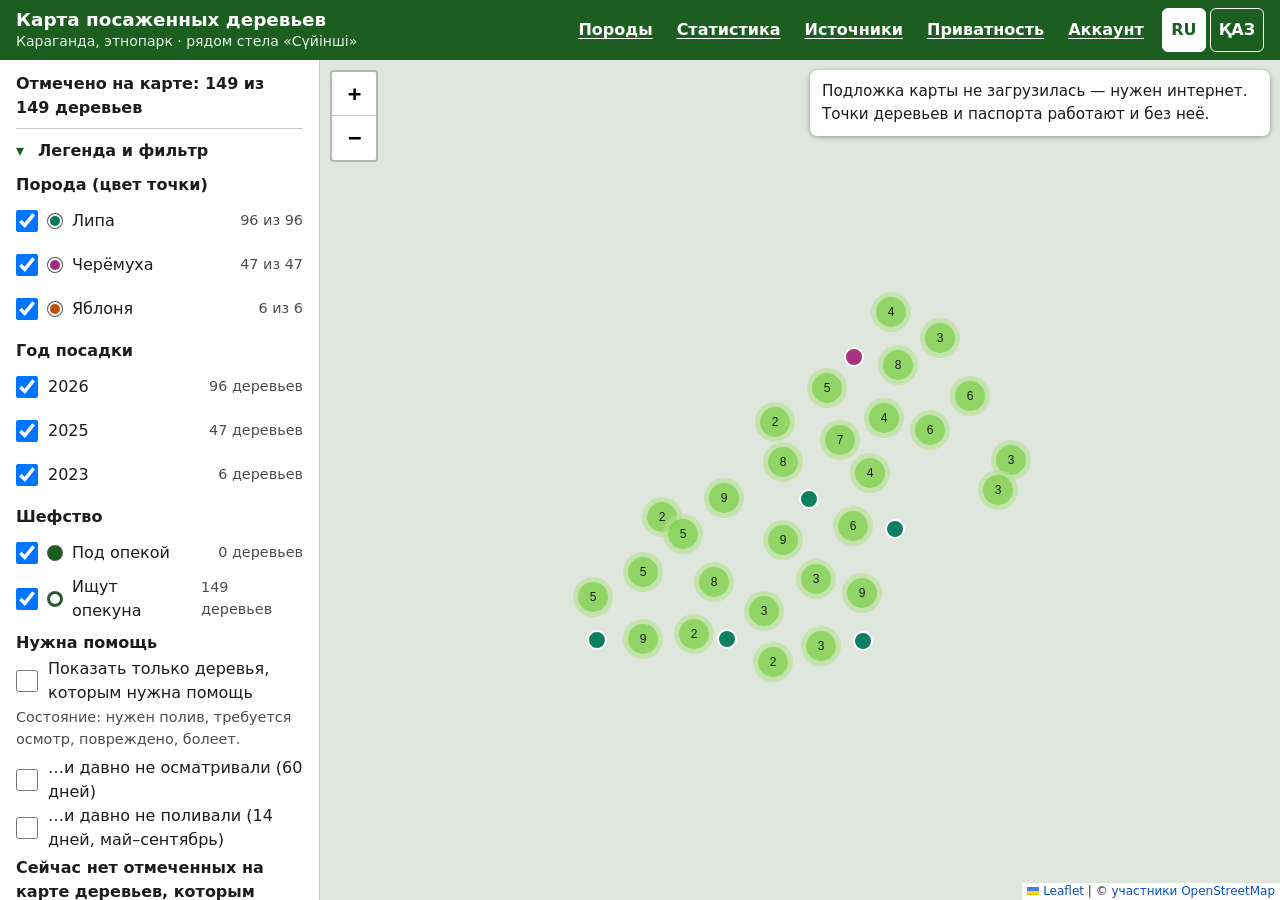
==== commit d7014dd4: "Казахская версия (RU | ҚАЗ), QR-коды 149 деревьев, данные владельца: места деревьев, яблони 2023, ак" ====
--- a/index.html
+++ b/index.html
@@ -8,7 +8,7 @@
 <link rel="stylesheet" href="assets/lib/leaflet/leaflet.css?v=a7837102">
 <link rel="stylesheet" href="assets/lib/markercluster/MarkerCluster.css?v=614dea0a">
 <link rel="stylesheet" href="assets/lib/markercluster/MarkerCluster.Default.css?v=61258232">
-<link rel="stylesheet" href="assets/css/site.css?v=902d00c6">
+<link rel="stylesheet" href="assets/css/site.css?v=56427630">
 </head>
 <body class="page-map">
 <header class="site-header">
@@ -57,14 +57,15 @@
 <noscript><p class="fatal">Для карты нужен JavaScript. Включите его в браузере.</p></noscript>
 
 <script src="assets/js/config.js?v=7d3d018b"></script>
+<script src="assets/js/i18n.js?v=64fc9d05"></script>
 <script src="data/species.js?v=87965e18"></script>
-<script src="data/trees.js?v=e7938355"></script>
+<script src="data/trees.js?v=38529395"></script>
 <script src="assets/lib/leaflet/leaflet.js?v=db49d009"></script>
 <script src="assets/lib/markercluster/leaflet.markercluster.js?v=1e4e1d22"></script>
 <script src="assets/lib/supabase/supabase.js?v=ee3be8de"></script>
-<script src="assets/js/common.js?v=f7eb484c"></script>
+<script src="assets/js/common.js?v=472cd7b7"></script>
 <script src="assets/js/db.js?v=c7d80ee4"></script>
-<script src="assets/js/map.js?v=e6000bc1"></script>
+<script src="assets/js/map.js?v=8f9307f5"></script>
 <script>
   (function () {
     // Страховка: если скрипты сайта не загрузились (сайт опубликован не полностью), показать причину.
--- a/assets/css/site.css
+++ b/assets/css/site.css
@@ -98,6 +98,34 @@
   color: #fff;
   font-weight: 600;
   text-underline-offset: 3px;
+}
+
+/* Переключатель языка RU | ҚАЗ (добавляет assets/js/i18n.js) */
+.site-header nav .lang-switch {
+  display: inline-flex;
+  align-items: center;
+  gap: 4px;
+  margin-left: 4px;
+}
+.lang-switch .lang-btn {
+  min-height: 44px;
+  min-width: 44px;
+  padding: 0 8px;
+  border: 1px solid #fff;
+  border-radius: 6px;
+  background: transparent;
+  color: #fff;
+  font: inherit;
+  font-weight: 600;
+  cursor: pointer;
+}
+.lang-switch .lang-btn[aria-pressed="true"] {
+  background: #fff;
+  color: var(--green-dark);
+}
+.lang-switch .lang-btn:focus-visible {
+  outline: 3px solid #ffd54f;
+  outline-offset: 2px;
 }
 
 /* ---------- кнопки и формы ---------- */
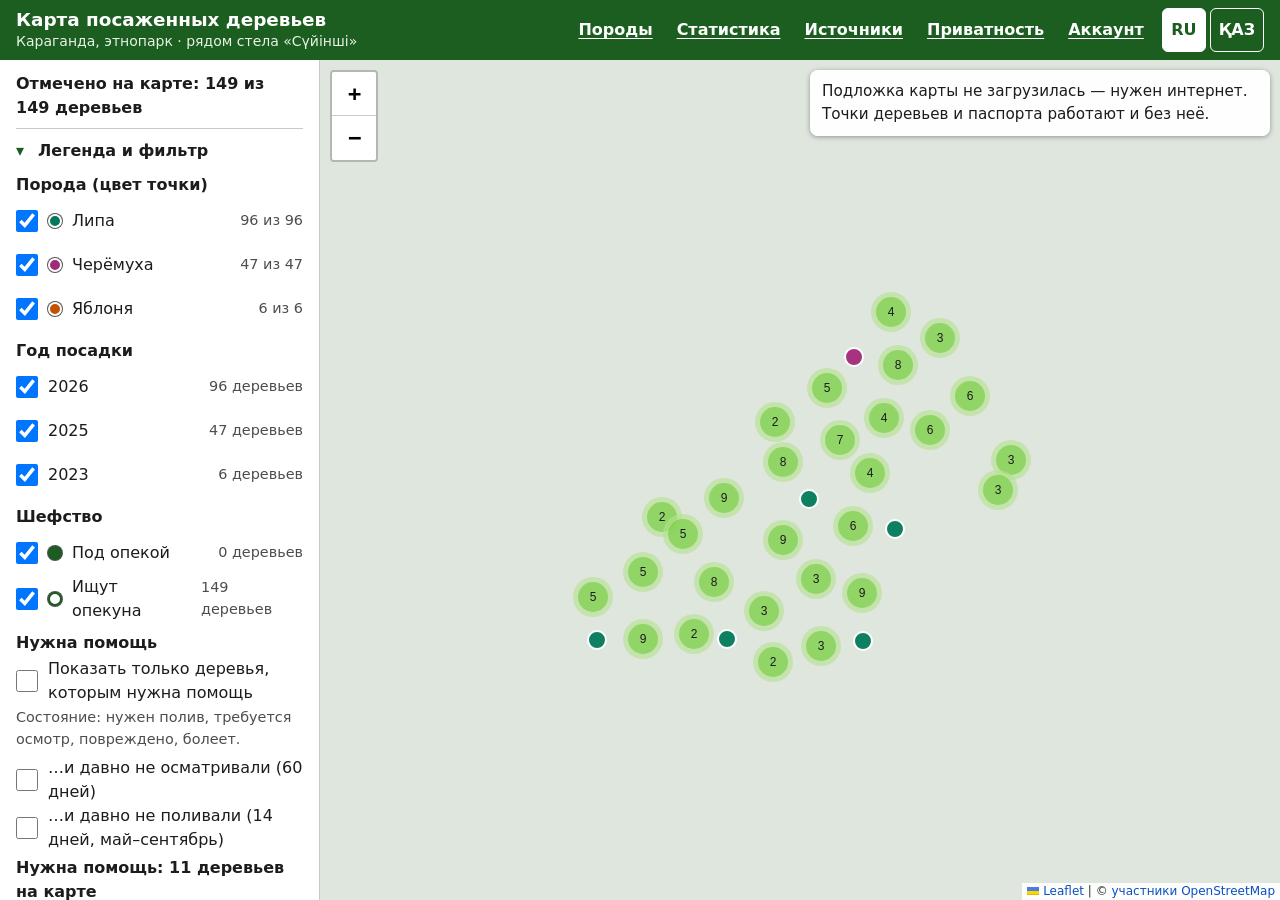
==== commit c30b1bd1: "Таблица 4: полив, статусы 02.11 Co-Authored-By: Claude Sonnet 5 <noreply@anthropic.com> Claude-Sessi" ====
--- a/index.html
+++ b/index.html
@@ -56,10 +56,10 @@
 </div>
 <noscript><p class="fatal">Для карты нужен JavaScript. Включите его в браузере.</p></noscript>
 
-<script src="assets/js/config.js?v=7d3d018b"></script>
-<script src="assets/js/i18n.js?v=64fc9d05"></script>
+<script src="assets/js/config.js?v=1640e5fe"></script>
+<script src="assets/js/i18n.js?v=22280bf3"></script>
 <script src="data/species.js?v=87965e18"></script>
-<script src="data/trees.js?v=38529395"></script>
+<script src="data/trees.js?v=fe8c092b"></script>
 <script src="assets/lib/leaflet/leaflet.js?v=db49d009"></script>
 <script src="assets/lib/markercluster/leaflet.markercluster.js?v=1e4e1d22"></script>
 <script src="assets/lib/supabase/supabase.js?v=ee3be8de"></script>
